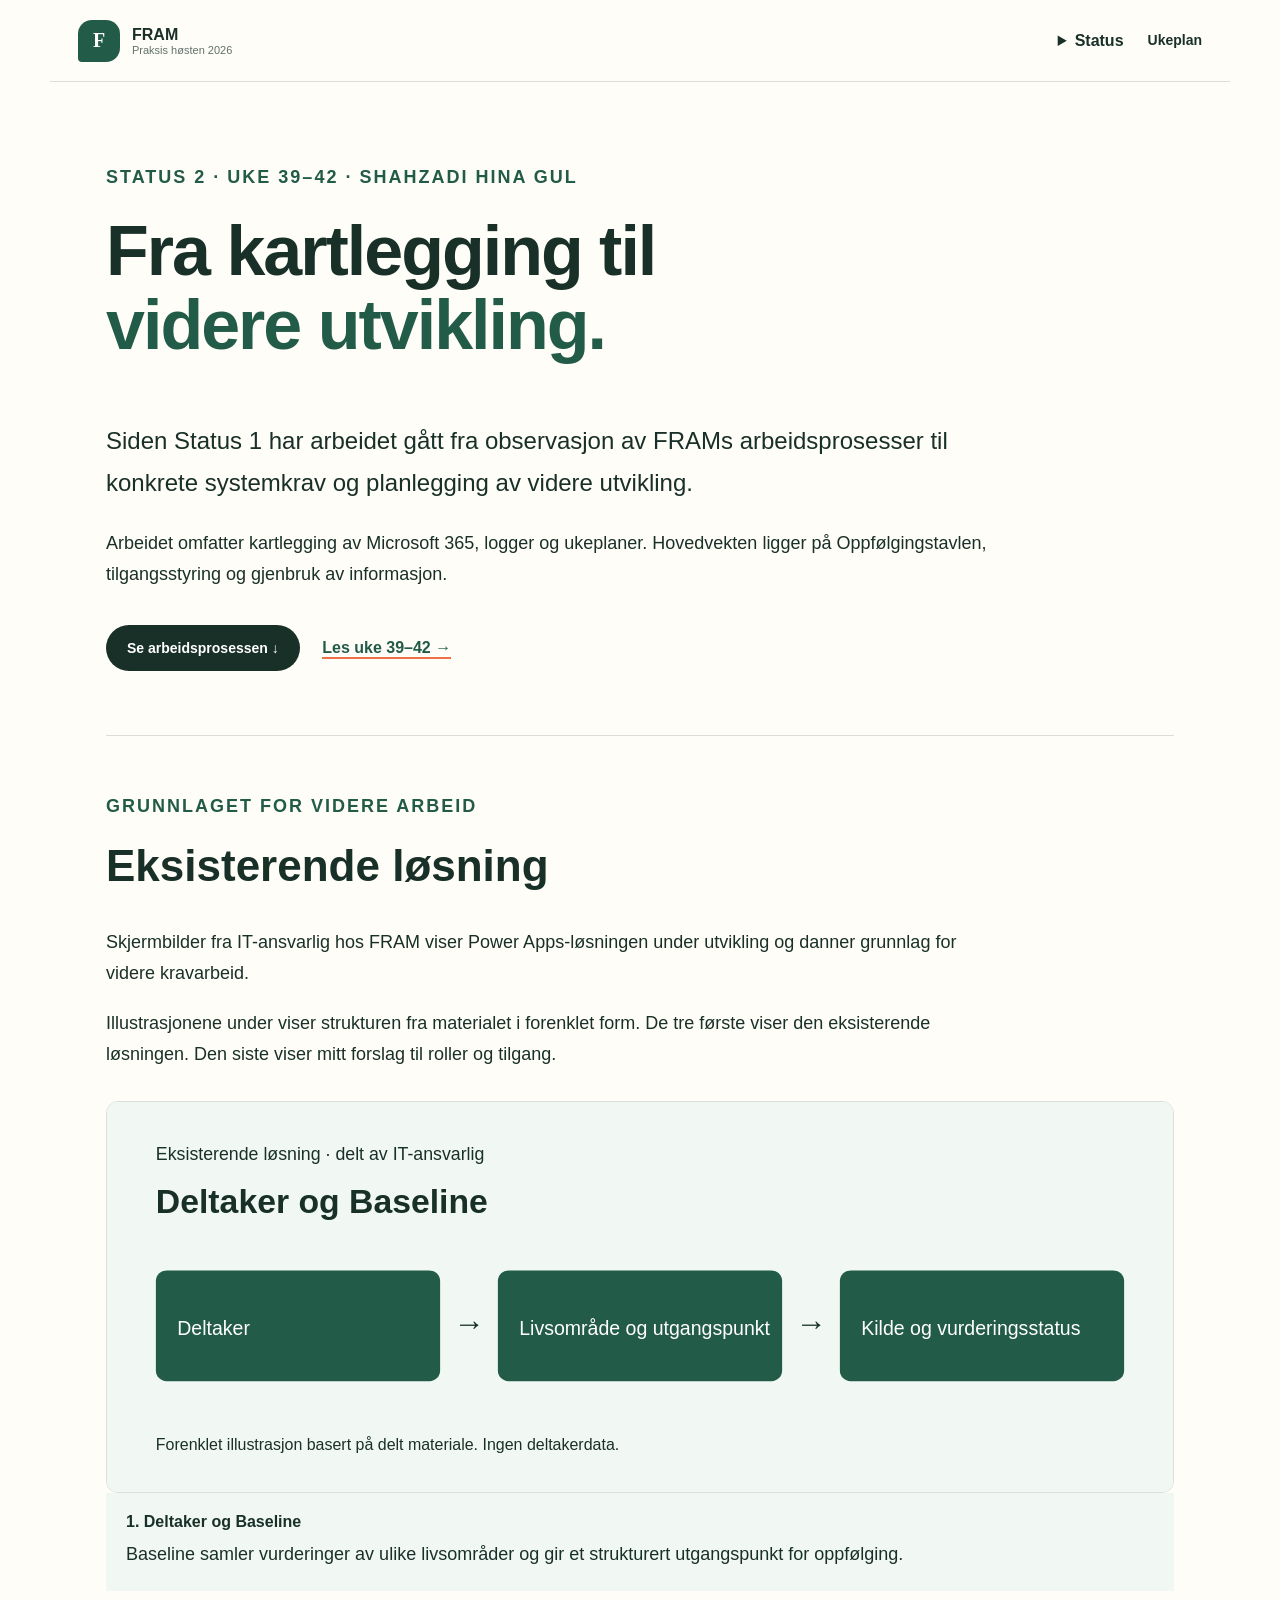
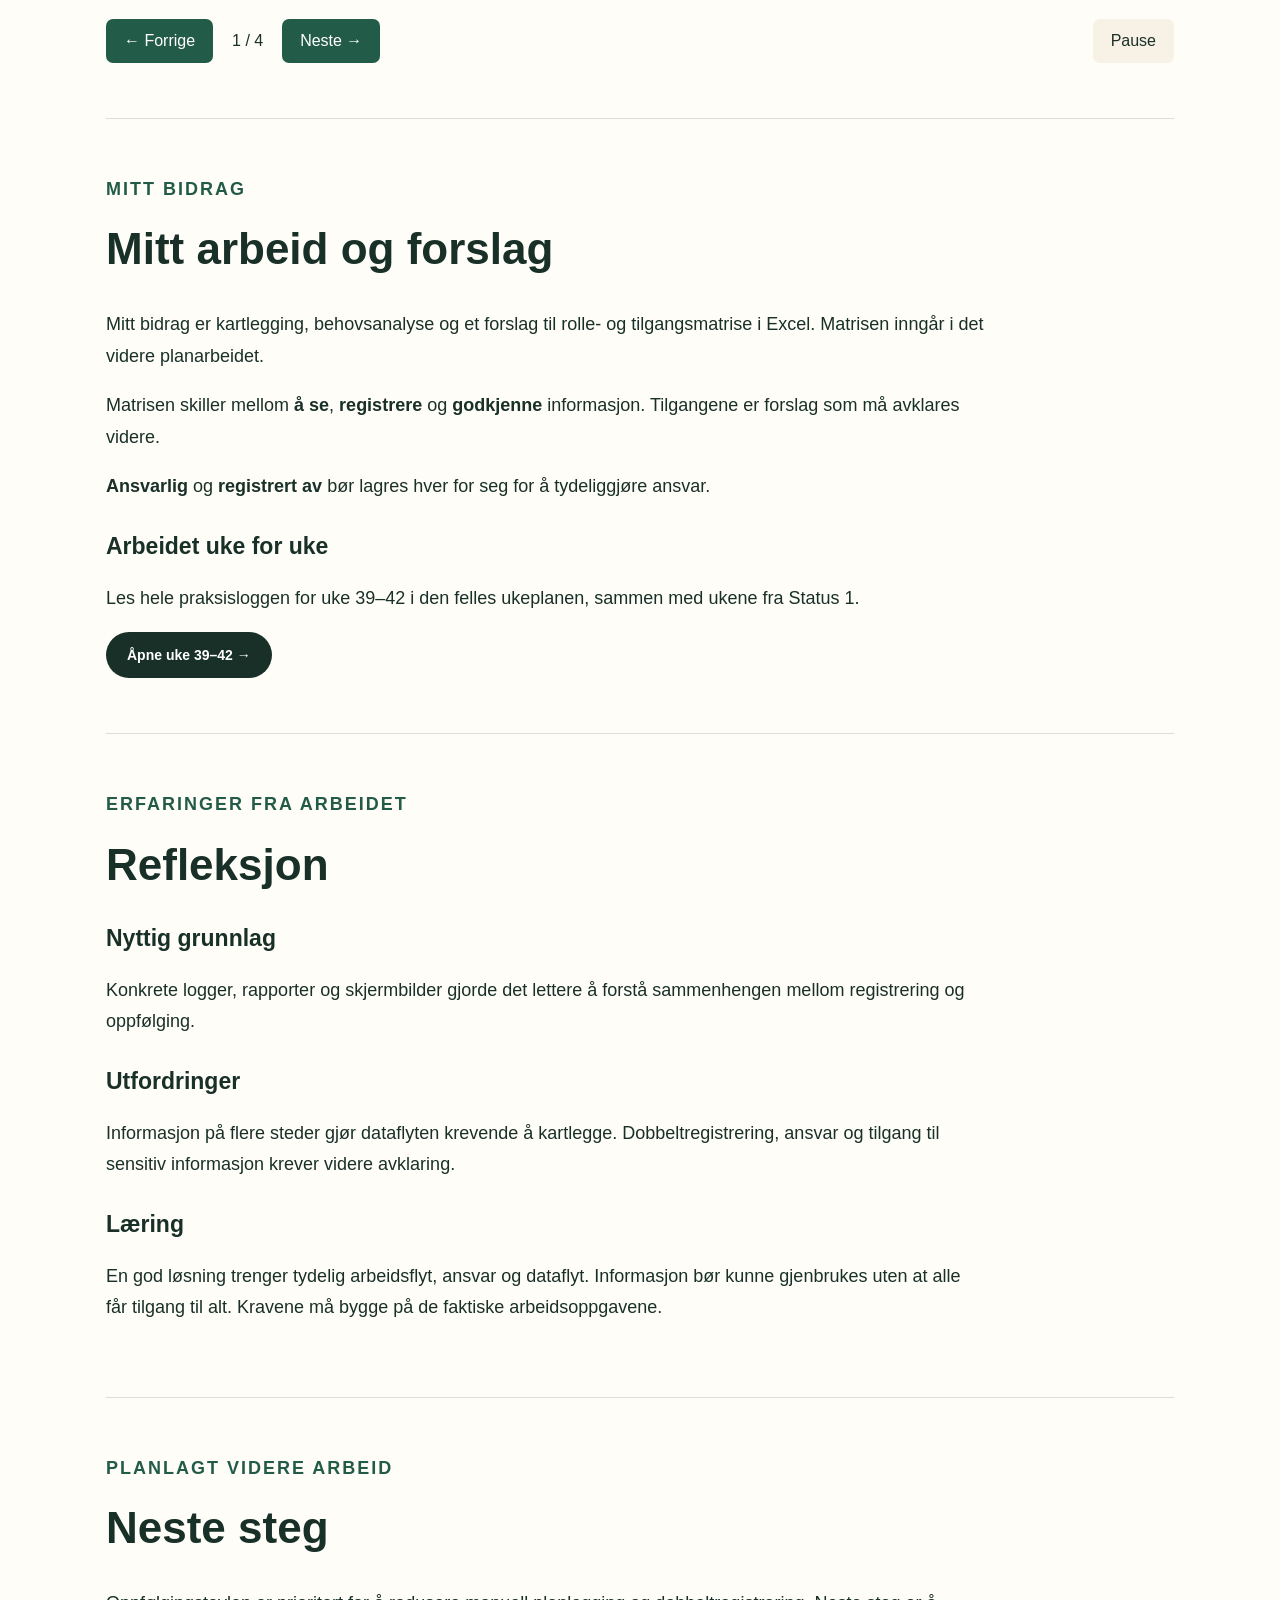
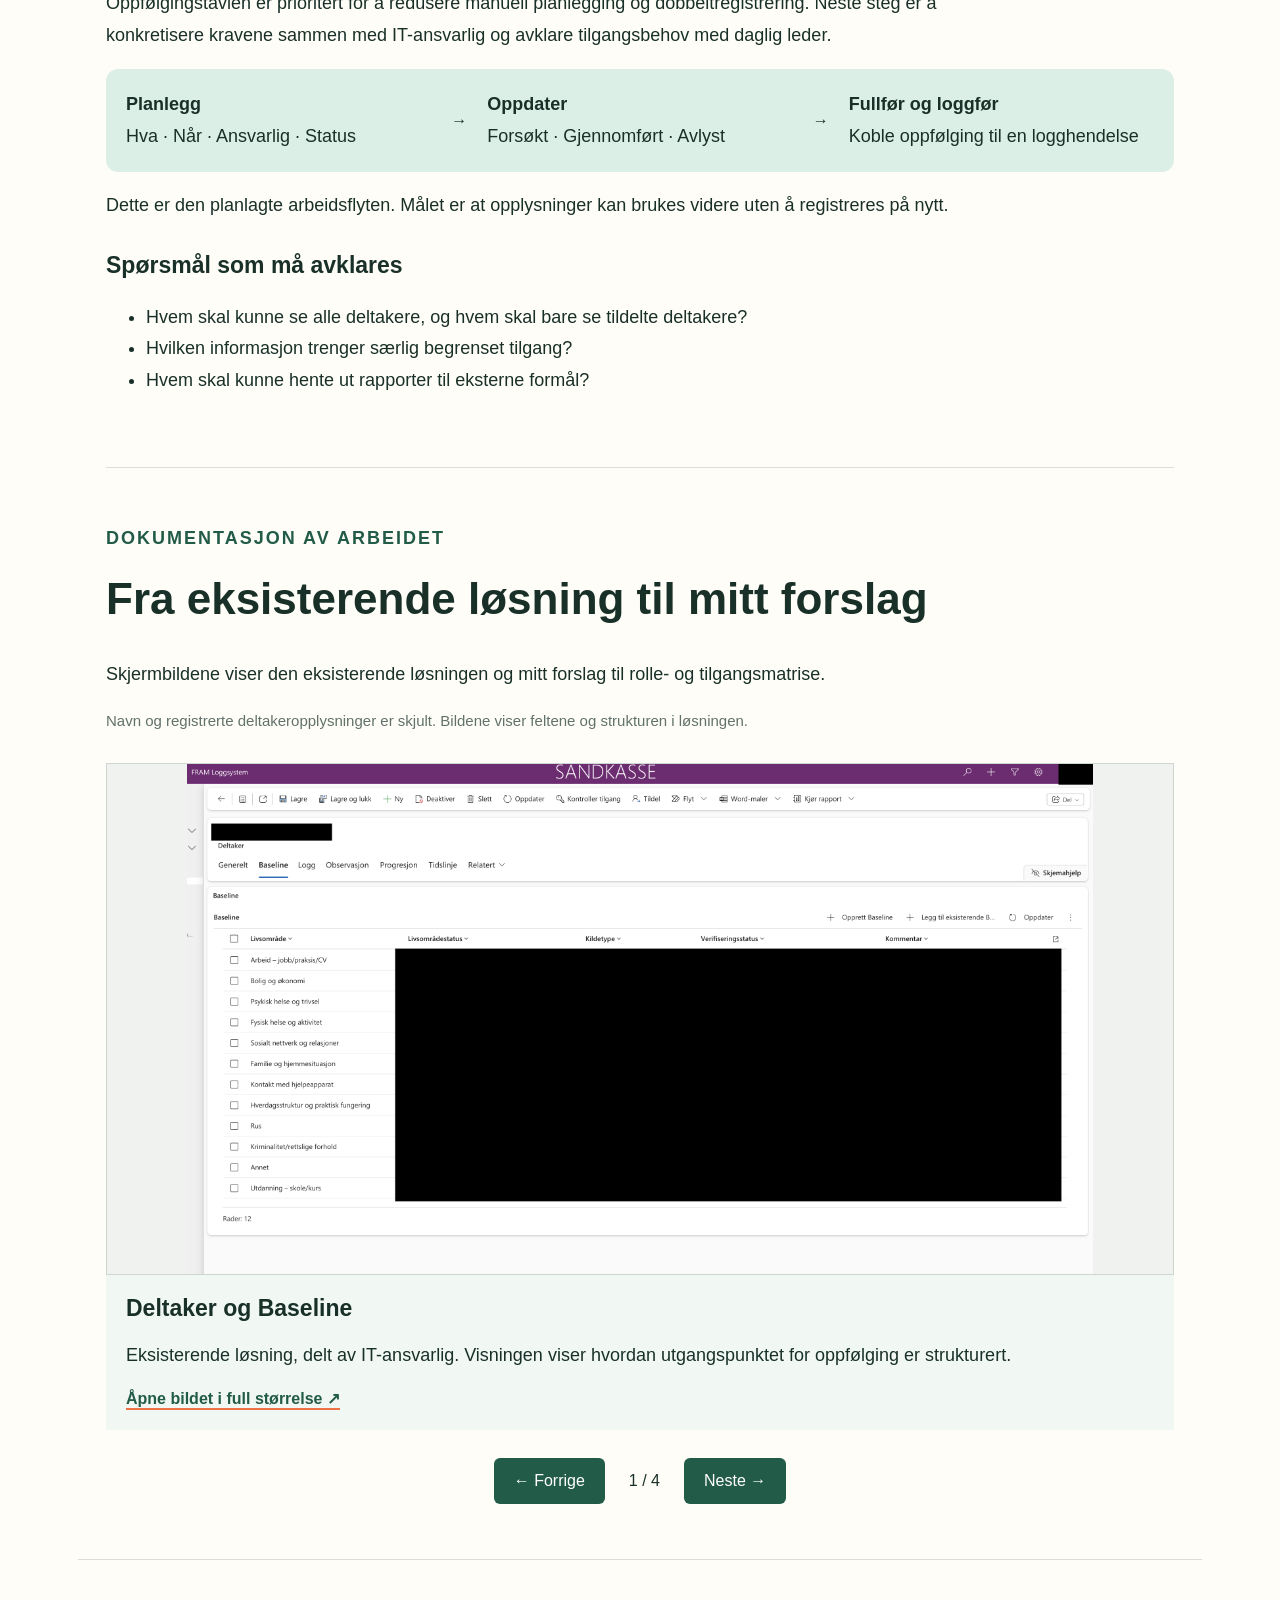
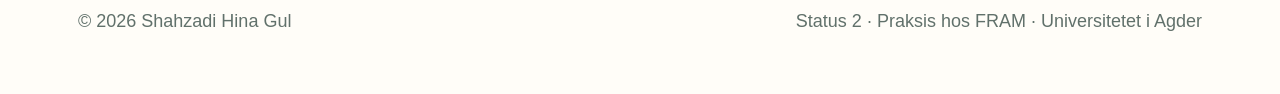
==== status-2.html @ 278c173f "Legg til Status 2 med praksislogg og sladdede skjermbilder" ====
<!DOCTYPE html>
<html lang="nb"><head><meta charset="UTF-8"><meta name="viewport" content="width=device-width,initial-scale=1"><meta name="description" content="Status 2 fra praksis hos FRAM: kartlegging, roller og tilgang, og videre arbeid med Oppfølgingstavlen."><title>Status 2 | Praksis hos FRAM</title><link rel="stylesheet" href="style.css"><link rel="stylesheet" href="status-2.css"><script src="status-2.js" defer></script></head>
<body class="status-two"><a class="skip" href="#main">Hopp til innhold</a><header class="site-header"><a class="brand" href="index.html"><span class="brand-mark">F</span><span class="brand-text"><strong>FRAM</strong><small>Praksis høsten 2026</small></span></a><nav class="navigation" aria-label="Hovedmeny"><details class="status-menu"><summary>Status</summary><div class="status-menu-items"><a href="index.html">Status 1</a><a href="status-2.html">Status 2</a></div></details><a href="weekly-plan.html">Ukeplan</a></nav></header>
<main id="main"><section class="s2-intro"><p class="label">STATUS 2 · UKE 39–42 · SHAHZADI HINA GUL</p><h1>Fra kartlegging til<br><span>videre utvikling.</span></h1><p class="intro">Siden Status 1 har arbeidet gått fra observasjon av FRAMs arbeidsprosesser til konkrete systemkrav og planlegging av videre utvikling.</p><p>Arbeidet omfatter kartlegging av Microsoft 365, logger og ukeplaner. Hovedvekten ligger på Oppfølgingstavlen, tilgangsstyring og gjenbruk av informasjon.</p><a class="button dark-button" href="#eksisterende">Se arbeidsprosessen ↓</a> <a class="text-link" href="weekly-plan.html#status-2-uker">Les uke 39–42 →</a></section>
<section id="eksisterende" class="s2-section"><p class="label">GRUNNLAGET FOR VIDERE ARBEID</p><h2>Eksisterende løsning</h2><p>Skjermbilder fra IT-ansvarlig hos FRAM viser Power Apps-løsningen under utvikling og danner grunnlag for videre kravarbeid.</p><p>Illustrasjonene under viser strukturen fra materialet i forenklet form. De tre første viser den eksisterende løsningen. Den siste viser mitt forslag til roller og tilgang.</p><div class="gallery" aria-label="Arbeidsprosess og mitt bidrag"><figure class="slide"><img src="images/status-2/illustrasjon-1.svg" alt="Forenklet illustrasjon: Deltaker og Baseline. Deltaker, Livsområde og utgangspunkt, Kilde og vurderingsstatus."><figcaption><strong>1. Deltaker og Baseline</strong><p>Baseline samler vurderinger av ulike livsområder og gir et strukturert utgangspunkt for oppfølging.</p></figcaption></figure><figure class="slide"><img src="images/status-2/illustrasjon-2.svg" alt="Forenklet illustrasjon: Logging og observasjon. Tidspunkt og ansvarlig, Aktivitet og observasjon, Neste steg."><figcaption><strong>2. Logging og observasjon</strong><p>Logging og observasjoner dokumenterer hendelser og gir grunnlag for videre oppfølging.</p></figcaption></figure><figure class="slide"><img src="images/status-2/illustrasjon-3.svg" alt="Forenklet illustrasjon: Rapportgrunnlag. Logghendelser, Samlet oversikt, Grunnlag for rapport."><figcaption><strong>3. Rapportgrunnlag</strong><p>Rapportvisningen samler registrerte opplysninger. Kartleggingen min undersøker hvordan informasjon kan gjenbrukes.</p></figcaption></figure><figure class="slide"><img src="images/status-2/illustrasjon-4.svg" alt="Forenklet illustrasjon: Rolle- og tilgangsmatrise. Kan se, Kan registrere, Kan godkjenne."><figcaption><strong>4. Rolle- og tilgangsmatrise</strong><p>Mitt forslag til rolle- og tilgangsmatrise inngår i videre planlegging. Tilgangene er ikke endelig besluttet.</p></figcaption></figure><div class="gallery-controls" hidden><button type="button" id="prev" aria-label="Forrige bilde">← Forrige</button><span id="counter" aria-live="off">1 / 4</span><button type="button" id="next" aria-label="Neste bilde">Neste →</button><button type="button" id="toggle">Pause</button></div></div></section>
<section id="mitt-arbeid" class="s2-section"><p class="label">MITT BIDRAG</p><h2>Mitt arbeid og forslag</h2><p>Mitt bidrag er kartlegging, behovsanalyse og et forslag til rolle- og tilgangsmatrise i Excel. Matrisen inngår i det videre planarbeidet.</p><p>Matrisen skiller mellom <strong>å se</strong>, <strong>registrere</strong> og <strong>godkjenne</strong> informasjon. Tilgangene er forslag som må avklares videre.</p><p><strong>Ansvarlig</strong> og <strong>registrert av</strong> bør lagres hver for seg for å tydeliggjøre ansvar.</p><div id="uker"><h3>Arbeidet uke for uke</h3><p>Les hele praksisloggen for uke 39–42 i den felles ukeplanen, sammen med ukene fra Status 1.</p><a class="button dark-button" href="weekly-plan.html#status-2-uker">Åpne uke 39–42 →</a></div></section>
<section class="s2-section reflection-section"><p class="label">ERFARINGER FRA ARBEIDET</p><h2>Refleksjon</h2><h3>Nyttig grunnlag</h3><p>Konkrete logger, rapporter og skjermbilder gjorde det lettere å forstå sammenhengen mellom registrering og oppfølging.</p><h3>Utfordringer</h3><p>Informasjon på flere steder gjør dataflyten krevende å kartlegge. Dobbeltregistrering, ansvar og tilgang til sensitiv informasjon krever videre avklaring.</p><h3>Læring</h3><p>En god løsning trenger tydelig arbeidsflyt, ansvar og dataflyt. Informasjon bør kunne gjenbrukes uten at alle får tilgang til alt. Kravene må bygge på de faktiske arbeidsoppgavene.</p></section>
<section class="s2-section" id="neste"><p class="label">PLANLAGT VIDERE ARBEID</p><h2>Neste steg</h2><p>Oppfølgingstavlen er prioritert for å redusere manuell planlegging og dobbeltregistrering. Neste steg er å konkretisere kravene sammen med IT-ansvarlig og avklare tilgangsbehov med daglig leder.</p><div class="flow" aria-label="Planlagt arbeidsflyt"><p><strong>Planlegg</strong><br>Hva · Når · Ansvarlig · Status</p><span aria-hidden="true">→</span><p><strong>Oppdater</strong><br>Forsøkt · Gjennomført · Avlyst</p><span aria-hidden="true">→</span><p><strong>Fullfør og loggfør</strong><br>Koble oppfølging til en logghendelse</p></div><p>Dette er den planlagte arbeidsflyten. Målet er at opplysninger kan brukes videre uten å registreres på nytt.</p><h3>Spørsmål som må avklares</h3><ul><li>Hvem skal kunne se alle deltakere, og hvem skal bare se tildelte deltakere?</li><li>Hvilken informasjon trenger særlig begrenset tilgang?</li><li>Hvem skal kunne hente ut rapporter til eksterne formål?</li></ul></section><section class="s2-section" id="arbeidsbilder"><p class="label">DOKUMENTASJON AV ARBEIDET</p><h2>Fra eksisterende løsning til mitt forslag</h2><p>Skjermbildene viser den eksisterende løsningen og mitt forslag til rolle- og tilgangsmatrise.</p><p class="preview-notice">Navn og registrerte deltakeropplysninger er skjult. Bildene viser feltene og strukturen i løsningen.</p><div class="work-gallery" aria-label="Skjermbilder av arbeidsprosessen"><figure class="work-slide"><a href="images/status-2/screenshots/baseline-redigert.png" target="_blank" rel="noopener"><img src="images/status-2/screenshots/baseline-redigert.png" alt="Deltaker og Baseline" loading="lazy"></a><figcaption><h3>Deltaker og Baseline</h3><p>Eksisterende løsning, delt av IT-ansvarlig. Visningen viser hvordan utgangspunktet for oppfølging er strukturert.</p><a class="text-link" href="images/status-2/screenshots/baseline-redigert.png" target="_blank" rel="noopener">Åpne bildet i full størrelse ↗</a></figcaption></figure><figure class="work-slide"><a href="images/status-2/screenshots/hurtiglogg-redigert.png" target="_blank" rel="noopener"><img src="images/status-2/screenshots/hurtiglogg-redigert.png" alt="Logging og oppfølging" loading="lazy"></a><figcaption><h3>Logging og oppfølging</h3><p>Eksisterende løsning, delt av IT-ansvarlig. Hurtigloggen samler tidspunkt, aktivitet, ansvarlig og neste steg.</p><a class="text-link" href="images/status-2/screenshots/hurtiglogg-redigert.png" target="_blank" rel="noopener">Åpne bildet i full størrelse ↗</a></figcaption></figure><figure class="work-slide"><a href="images/status-2/screenshots/rapport-redigert.png" target="_blank" rel="noopener"><img src="images/status-2/screenshots/rapport-redigert.png" alt="Rapportgrunnlag" loading="lazy"></a><figcaption><h3>Rapportgrunnlag</h3><p>Eksisterende løsning, delt av IT-ansvarlig. Registrerte logghendelser samles i en rapportvisning.</p><a class="text-link" href="images/status-2/screenshots/rapport-redigert.png" target="_blank" rel="noopener">Åpne bildet i full størrelse ↗</a></figcaption></figure><figure class="work-slide"><a href="images/status-2/screenshots/roller-redigert.png" target="_blank" rel="noopener"><img src="images/status-2/screenshots/roller-redigert.png" alt="Mitt bidrag: rolle- og tilgangsmatrise" loading="lazy"></a><figcaption><h3>Mitt bidrag: rolle- og tilgangsmatrise</h3><p>Mitt forslag i Excel er tatt med i videre planlegging. Matrisen beskriver hvem som kan se, registrere og godkjenne. Tilgangene er fortsatt et forslag til avklaring.</p><a class="text-link" href="images/status-2/screenshots/roller-redigert.png" target="_blank" rel="noopener">Åpne bildet i full størrelse ↗</a></figcaption></figure><div class="work-controls" hidden><button type="button" id="work-prev">← Forrige</button><span id="work-count" aria-live="polite"></span><button type="button" id="work-next">Neste →</button></div></div></section></main><footer class="footer"><p>© 2026 Shahzadi Hina Gul</p><p>Status 2 · Praksis hos FRAM · Universitetet i Agder</p></footer><script src="status-2-gallery.js"></script></body></html>
---- style.css ----
/*
  STYLE MAP
  1. General colours and page defaults
  2. Header and navigation: .site-header, .brand, .navigation
  3. Front page introduction: .hero, .status-card
  4. Company and project content: .split-section, .project-section
  5. Project phases and experiences: .phases-section, .experience-section
  6. Photographs: .media-section, .photo-grid
  7. Video: .video-section, .video-placeholder
  8. Weekly-plan link: .weekly-banner, .weekly-button
  9. Weekly-plan page: .weekly-hero, .month-section, .week-card
  10. Mobile and tablet layout: @media rules at the bottom
*/

/* 1. GENERAL COLOURS AND PAGE DEFAULTS */
:root {
    --ink: #193029;
    --green: #235b49;
    --soft-green: #dcefe6;
    --light-green: #f1f8f4;
    --orange: #ef7147;
    --yellow: #f2c866;
    --cream: #f7f1e6;
    --paper: #fffdf8;
    --grey: #61716b;
    --line: rgba(25, 48, 41, 0.15);
}

* {
    box-sizing: border-box;
}

html {
    scroll-behavior: smooth;
}

body {
    margin: 0;
    color: var(--ink);
    background-color: var(--paper);
    font-family: Arial, Helvetica, sans-serif;
}

h1,
h2,
h3 {
    margin-top: 0;
    color: var(--ink);
    font-weight: 750;
}

h2 {
    line-height: 1.08;
}

a {
    color: inherit;
    text-decoration: none;
}

.site-header {
    display: flex;
    align-items: center;
    justify-content: space-between;
    max-width: 1180px;
    min-height: 82px;
    margin: 0 auto;
    padding: 14px 28px;
    border-bottom: 1px solid var(--line);
}

.brand {
    display: flex;
    align-items: center;
    gap: 12px;
}

.brand-mark {
    display: grid;
    place-items: center;
    width: 42px;
    height: 42px;
    color: white;
    background-color: var(--green);
    border-radius: 14px 14px 14px 4px;
    font-family: Georgia, serif;
    font-size: 20px;
    font-weight: bold;
}

.brand-text {
    display: flex;
    flex-direction: column;
}

.brand-text small {
    color: var(--grey);
    font-size: 11px;
}

.navigation {
    display: flex;
    align-items: center;
    gap: 24px;
}

.navigation a {
    padding: 9px 0;
    font-size: 14px;
    font-weight: bold;
    border-bottom: 2px solid transparent;
}

.navigation a:hover {
    border-color: var(--orange);
}

.navigation .plan-link {
    padding: 11px 17px;
    color: white;
    background-color: var(--green);
    border-radius: 25px;
}

.label {
    margin: 0 0 20px;
    color: var(--green);
    font-size: 11px;
    font-weight: bold;
    letter-spacing: 2px;
}

.light-label {
    color: #b9d8cb;
}

.section-heading h2 {
    margin: 0;
    color: var(--ink);
    font-size: clamp(38px, 5vw, 61px);
    line-height: 1.05;
    letter-spacing: -3px;
}

.button {
    display: inline-block;
    padding: 15px 21px;
    border-radius: 30px;
    font-size: 14px;
    font-weight: bold;
    transition: 0.2s;
}

.button:hover {
    transform: translateY(-3px);
}

.dark-button {
    color: white;
    background-color: var(--ink);
}

.light-button {
    border: 1px solid var(--line);
}

.hero {
    display: grid;
    grid-template-columns: 1.2fr 0.8fr;
    align-items: center;
    gap: 70px;
    max-width: 1180px;
    min-height: 650px;
    margin: 0 auto;
    padding: 70px 28px;
}

.hero h1 {
    max-width: 750px;
    margin: 0;
    font-size: clamp(55px, 7vw, 90px);
    line-height: 0.95;
    letter-spacing: -5px;
}

.hero h1 span {
    display: block;
    color: var(--orange);
    font-family: Georgia, serif;
    font-style: italic;
    font-weight: normal;
}

.hero-text {
    max-width: 680px;
    margin: 32px 0;
    color: var(--grey);
    font-size: 19px;
    line-height: 1.7;
}

.hero-actions {
    display: flex;
    flex-wrap: wrap;
    gap: 12px;
}

.status-card {
    overflow: hidden;
    background-color: var(--soft-green);
    border-radius: 6px 6px 65px 6px;
    box-shadow: 20px 20px 0 var(--cream);
}

.status-decoration {
    display: flex;
    align-items: center;
    justify-content: center;
    min-height: 210px;
    background:
        radial-gradient(
            circle at 72% 25%,
            rgba(255, 255, 255, 0.55) 0 14%,
            transparent 15%
        ),
        linear-gradient(135deg, var(--green), #b8ddcc);
}

.status-decoration span {
    color: white;
    font-family: Georgia, serif;
    font-size: 90px;
}

.status-content {
    padding: 28px 32px 36px;
}

.status-label {
    margin: 0;
    color: var(--green);
    font-size: 10px;
    font-weight: bold;
    letter-spacing: 2px;
}

.status-content h2 {
    margin: 12px 0;
    font-size: 27px;
}

.status-content > p:not(.status-label) {
    color: var(--grey);
    line-height: 1.6;
}

.status-details {
    display: flex;
    flex-direction: column;
    gap: 8px;
    margin-top: 22px;
    padding-top: 18px;
    border-top: 1px solid var(--line);
    font-size: 13px;
}

.facts {
    display: grid;
    grid-template-columns: repeat(3, 1fr);
    max-width: 1124px;
    margin: 0 auto 95px;
    border: 1px solid var(--line);
}

.facts article {
    display: flex;
    align-items: center;
    gap: 17px;
    padding: 24px 26px;
    border-right: 1px solid var(--line);
}

.facts article:last-child {
    border-right: none;
}

.facts article > span {
    color: var(--orange);
    font-family: monospace;
    font-weight: bold;
}

.facts article div {
    display: flex;
    flex-direction: column;
    gap: 4px;
}

.facts small {
    color: var(--grey);
    font-size: 9px;
    letter-spacing: 1px;
}

.split-section {
    display: grid;
    grid-template-columns: 1fr 1fr;
    gap: 90px;
    padding: 100px max(28px, calc((100vw - 1124px) / 2));
}

.about-section {
    background-color: var(--cream);
}

.section-text {
    color: var(--grey);
    font-size: 17px;
    line-height: 1.8;
}

.section-text p {
    margin-top: 0;
}

.section-text .lead {
    color: var(--ink);
    font-size: 21px;
    font-weight: bold;
}

.text-link {
    display: inline-block;
    color: var(--green);
    font-weight: bold;
    border-bottom: 2px solid var(--orange);
}

.project-section,
.experience-section {
    max-width: 1180px;
    margin: 0 auto;
    padding: 100px 28px;
}

.project-heading,
.experience-heading {
    max-width: 840px;
    margin-bottom: 52px;
}

.project-paragraphs {
    display: grid;
    grid-template-columns: repeat(3, 1fr);
    gap: 28px;
}

.project-paragraphs p {
    margin: 0;
    padding-top: 22px;
    color: var(--grey);
    border-top: 3px solid var(--soft-green);
    line-height: 1.8;
}

.project-paragraphs p:first-child {
    color: var(--ink);
    border-color: var(--orange);
}

.phases-section {
    padding: 100px max(28px, calc((100vw - 1124px) / 2));
    color: white;
    background-color: var(--ink);
}

.phase-heading {
    max-width: 760px;
    margin-bottom: 52px;
}

.phases-section .phase-heading h2 {
    color: white;
}

.phase-grid {
    display: grid;
    grid-template-columns: 1fr 1fr;
    gap: 24px;
}

.phase-card {
    padding: 42px;
    color: var(--ink);
    border-radius: 6px;
}

.current-phase {
    background-color: var(--soft-green);
    border-radius: 6px 6px 6px 45px;
}

.next-phase {
    background-color: var(--cream);
    border-radius: 6px 45px 6px 6px;
}

.phase-top {
    display: flex;
    align-items: center;
    justify-content: space-between;
}

.phase-top span {
    color: var(--orange);
    font-family: monospace;
    font-weight: bold;
}

.phase-top small {
    padding: 7px 11px;
    color: white;
    background-color: var(--green);
    border-radius: 20px;
    font-size: 9px;
    letter-spacing: 1px;
}

.phase-card h3 {
    margin: 27px 0 16px;
    font-size: 27px;
}

.phase-card p {
    margin-bottom: 0;
    color: var(--grey);
    line-height: 1.7;
}

.experience-grid {
    display: grid;
    grid-template-columns: repeat(3, 1fr);
    gap: 18px;
}

.experience-grid article {
    padding: 30px;
    border: 1px solid var(--line);
}

.experience-number {
    color: var(--orange);
    font-family: monospace;
    font-weight: bold;
}

.experience-grid h3 {
    margin: 24px 0 12px;
}

.experience-grid p {
    margin-bottom: 0;
    color: var(--grey);
    line-height: 1.7;
}

.reflection {
    margin-top: 32px;
    padding: 42px;
    color: white;
    background-color: var(--green);
    border-radius: 6px 50px 6px 6px;
}

.reflection blockquote {
    max-width: 920px;
    margin: 0;
    font-family: Georgia, serif;
    font-size: clamp(22px, 3vw, 31px);
    line-height: 1.45;
}

.media-section {
    padding: 100px max(28px, calc((100vw - 1124px) / 2));
    background-color: var(--cream);
}

.media-heading {
    max-width: 760px;
    margin-bottom: 42px;
}

.photo-grid {
    display: grid;
    grid-template-columns: 1fr 1fr;
    gap: 22px;
}

.photo-grid figure {
    margin: 0;
    overflow: hidden;
    background-color: white;
    border-radius: 8px;
}

.photo-placeholder,
.photo-grid img {
    width: 100%;
    height: 330px;
    object-fit: cover;
}

.photo-placeholder {
    display: flex;
    flex-direction: column;
    align-items: center;
    justify-content: center;
}

.photo-placeholder span {
    font-size: 42px;
}

.first-photo {
    color: var(--green);
    background-color: var(--soft-green);
}

.second-photo {
    color: #8c5735;
    background-color: var(--yellow);
}

.photo-grid figcaption {
    padding: 18px 20px;
    font-weight: bold;
}

.video-section {
    display: grid;
    grid-template-columns: 0.75fr 1.25fr;
    gap: 65px;
    padding: 100px max(28px, calc((100vw - 1124px) / 2));
}

.video-information h2 {
    margin: 0 0 22px;
    font-size: clamp(38px, 5vw, 56px);
    letter-spacing: -3px;
}

.video-information > p {
    color: var(--grey);
    line-height: 1.7;
}

.video-tip {
    padding: 17px;
    background-color: var(--cream);
    border-left: 4px solid var(--orange);
}

.video-placeholder {
    display: flex;
    flex-direction: column;
    align-items: center;
    justify-content: center;
    min-height: 370px;
    padding: 30px;
    color: white;
    background-color: var(--ink);
    border-radius: 6px 6px 45px 6px;
    text-align: center;
}

.play-icon {
    display: grid;
    place-items: center;
    width: 72px;
    height: 72px;
    padding-left: 4px;
    color: var(--ink);
    background-color: var(--yellow);
    border-radius: 50%;
    font-size: 25px;
}

.video-placeholder iframe {
    width: 100%;
    height: 100%;
    min-height: 370px;
    border: none;
}

.weekly-banner {
    display: flex;
    align-items: center;
    justify-content: space-between;
    gap: 40px;
    max-width: 1124px;
    margin: 20px auto 100px;
    padding: 42px;
    background-color: var(--soft-green);
    border-radius: 6px 50px 6px 6px;
}

.weekly-banner > div {
    max-width: 720px;
}

.weekly-banner h2 {
    margin: 0 0 12px;
    color: var(--ink);
    font-size: clamp(32px, 4vw, 47px);
    letter-spacing: -2px;
}

.weekly-banner p:last-child {
    max-width: 650px;
    color: var(--grey);
    line-height: 1.6;
}

.weekly-button {
    flex-shrink: 0;
    padding: 15px 21px;
    color: white;
    background-color: var(--ink);
    border-radius: 30px;
    font-weight: bold;
}

.weekly-hero {
    max-width: 1124px;
    margin: 0 auto;
    padding: 95px 28px;
}

.weekly-hero h1 {
    margin: 0;
    color: var(--ink);
    font-size: clamp(57px, 8vw, 96px);
    line-height: 0.93;
    letter-spacing: -6px;
}

.weekly-hero h1 span {
    display: block;
    color: var(--orange);
    font-family: Georgia, serif;
    font-style: italic;
    font-weight: normal;
}

.weekly-hero > p:not(.label) {
    max-width: 700px;
    margin: 32px 0;
    color: var(--grey);
    font-size: 18px;
    line-height: 1.7;
}

.month-section {
    padding: 80px max(28px, calc((100vw - 1124px) / 2));
}

.alternate-month {
    background-color: var(--cream);
}

.month-title {
    display: flex;
    align-items: center;
    gap: 24px;
    margin-bottom: 38px;
}

.month-title > span {
    color: var(--orange);
    font-family: Georgia, serif;
    font-size: 58px;
    font-weight: bold;
}

.month-title small {
    color: var(--green);
    letter-spacing: 2px;
}

.month-title h2 {
    margin: 5px 0 0;
    font-size: clamp(30px, 4vw, 46px);
}

.week-grid {
    display: grid;
    grid-template-columns: repeat(2, 1fr);
    gap: 18px;
}

.week-card {
    padding: 28px;
    background-color: white;
    border: 1px solid var(--line);
    border-radius: 8px;
}

.highlighted-week {
    background-color: var(--light-green);
    border: 2px solid var(--green);
}

.week-header {
    display: flex;
    align-items: center;
    justify-content: space-between;
    gap: 14px;
}

.week-header strong {
    padding: 7px 11px;
    color: white;
    background-color: var(--green);
    border-radius: 20px;
    font-size: 10px;
}

.week-header small {
    color: var(--grey);
    font-size: 9px;
}

.week-card h3 {
    margin: 23px 0 16px;
    font-size: 22px;
}

.week-card h4 {
    margin: 18px 0 6px;
    color: var(--green);
    font-size: 11px;
    letter-spacing: 1px;
}

.week-card p {
    color: var(--grey);
    line-height: 1.7;
}

.editable-text {
    padding: 17px;
    background-color: var(--cream);
    border-left: 3px solid var(--yellow);
}

.week-reflection {
    margin-top: 22px;
    padding: 18px;
    background-color: var(--cream);
    border-left: 4px solid var(--orange);
    border-radius: 4px;
}

.week-reflection h4 {
    margin: 0 0 8px;
    color: var(--green);
    font-size: 11px;
    letter-spacing: 1px;
    text-transform: uppercase;
}

.week-reflection p {
    margin: 0;
}

.footer {
    display: flex;
    justify-content: space-between;
    max-width: 1124px;
    margin: 0 auto;
    padding: 28px 0 38px;
    color: var(--grey);
    border-top: 1px solid var(--line);
    font-size: 12px;
}

@media (max-width: 850px) {
    .navigation {
        display: none;
    }

    .hero,
    .split-section,
    .video-section {
        grid-template-columns: 1fr;
    }

    .hero {
        min-height: auto;
    }

    .status-card {
        max-width: 520px;
    }

    .facts {
        grid-template-columns: 1fr;
        margin-right: 28px;
        margin-left: 28px;
    }

    .facts article {
        border-right: none;
        border-bottom: 1px solid var(--line);
    }

    .project-paragraphs,
    .phase-grid,
    .experience-grid,
    .photo-grid,
    .week-grid {
        grid-template-columns: 1fr;
    }

    .weekly-banner {
        align-items: flex-start;
        flex-direction: column;
        margin-right: 28px;
        margin-left: 28px;
    }

    .footer {
        flex-direction: column;
        gap: 4px;
        margin-right: 28px;
        margin-left: 28px;
    }
}

@media (max-width: 550px) {
    .site-header {
        padding: 14px 20px;
    }

    .hero,
    .project-section,
    .experience-section,
    .weekly-hero {
        padding-right: 20px;
        padding-left: 20px;
    }

    .split-section,
    .phases-section,
    .media-section,
    .video-section,
    .month-section {
        padding-right: 20px;
        padding-left: 20px;
    }

    .hero h1,
    .weekly-hero h1 {
        font-size: 50px;
        letter-spacing: -3px;
    }

    .hero-actions {
        align-items: flex-start;
        flex-direction: column;
    }

    .phase-card,
    .reflection {
        padding: 30px 24px;
    }

    .photo-placeholder,
    .photo-grid img {
        height: 250px;
    }

    .week-header {
        align-items: flex-start;
        flex-direction: column;
    }

    .weekly-banner {
        margin-right: 20px;
        margin-left: 20px;
        padding: 30px 24px;
    }
}

/* Shared status navigation */
.status-menu{position:relative;padding:0;border:0}.status-menu>summary{cursor:pointer;font:inherit;font-weight:600;list-style:revert;margin:0}.status-menu-items{position:absolute;top:calc(100% + 12px);left:0;z-index:30;min-width:150px;padding:12px;background:var(--paper);border:1px solid var(--line);border-radius:8px;box-shadow:0 8px 24px #19302918}.status-menu-items a{display:block;padding:12px;white-space:nowrap}.status-menu-items a:hover{background:var(--soft-green)}.week-card[id]{scroll-margin-top:30px}
---- status-2.css ----
.status-two main{max-width:1124px;margin:auto;padding:0 28px}.s2-intro{padding:80px 0 64px;max-width:900px}.s2-intro h1{font-size:clamp(38px,6vw,70px);line-height:1.06;letter-spacing:-2px}.s2-intro h1 span{color:var(--green)}.status-two p,.status-two li{font-size:18px;line-height:1.75}.s2-intro .intro{font-size:24px}.s2-intro .button{margin:16px 18px 0 0}.s2-section{padding:55px 0;border-top:1px solid var(--line);scroll-margin-top:25px}.s2-section h2{font-size:clamp(30px,4vw,44px)}.s2-section h3{margin-top:30px;font-size:23px}.s2-section>p{max-width:880px}.gallery{margin-top:30px}.slide{margin:0 0 28px}.slide img{width:100%;height:auto;display:block;border:1px solid var(--line);border-radius:12px}.slide figcaption{padding:20px;background:var(--light-green)}.slide figcaption p{margin:8px 0 0}.slide[hidden],.gallery-controls[hidden]{display:none}.gallery-controls{display:flex;align-items:center;gap:12px;flex-wrap:wrap}.gallery-controls button{background:var(--green);color:white;border:0;border-radius:7px;padding:12px 18px;font:inherit;cursor:pointer;min-height:44px}.gallery-controls #toggle{margin-left:auto;background:var(--cream);color:var(--ink)}#counter{min-width:45px;text-align:center}details{border-bottom:1px solid var(--line);padding:20px 0}summary{font-weight:bold;font-size:20px;cursor:pointer;line-height:1.5}details p{max-width:880px}.flow{display:flex;gap:20px;align-items:center;padding:20px;background:var(--soft-green);border-radius:12px}.flow p{flex:1;margin:0}.video-note{margin-top:35px;padding-top:20px;border-top:1px solid var(--line)}.status-two a:focus-visible,.status-two button:focus-visible,.status-two summary:focus-visible{outline:3px solid var(--orange);outline-offset:5px}.skip{position:absolute;left:12px;top:-100px;padding:12px;background:white;z-index:10}.skip:focus{top:12px}.status-two .navigation a[aria-current]{border-bottom:2px solid var(--green)}@media(max-width:650px){.status-two main{padding:0 20px}.s2-intro{padding:44px 0}.s2-intro h1{letter-spacing:-1px}.status-two .site-header{flex-wrap:wrap;gap:15px}.status-two .navigation{display:flex;flex-wrap:wrap;gap:18px}.flow{flex-direction:column;align-items:flex-start}.flow>span{transform:rotate(90deg)}.gallery-controls{gap:8px}.gallery-controls button{padding:12px}.status-two p,.status-two li{font-size:17px}.s2-section{padding:38px 0}}@media(prefers-reduced-motion:reduce){html{scroll-behavior:auto}}

.status-two .status-menu{padding:0;border:0}.status-two .status-menu>summary{font:inherit;font-weight:600}

.work-slide{margin:28px 0}.work-slide[hidden],.work-controls[hidden]{display:none}.work-slide img{display:block;width:100%;height:clamp(220px,40vw,540px);object-fit:contain;background:#f0f2ef;border:1px solid var(--line)}.work-slide figcaption{padding:20px;background:var(--light-green)}.work-slide figcaption h3{margin:0}.work-controls{display:flex;align-items:center;justify-content:center;gap:24px}.work-controls button{font:inherit;background:var(--green);color:white;border:0;border-radius:6px;padding:14px 20px;cursor:pointer}.preview-notice{font-size:15px!important;color:var(--grey)}
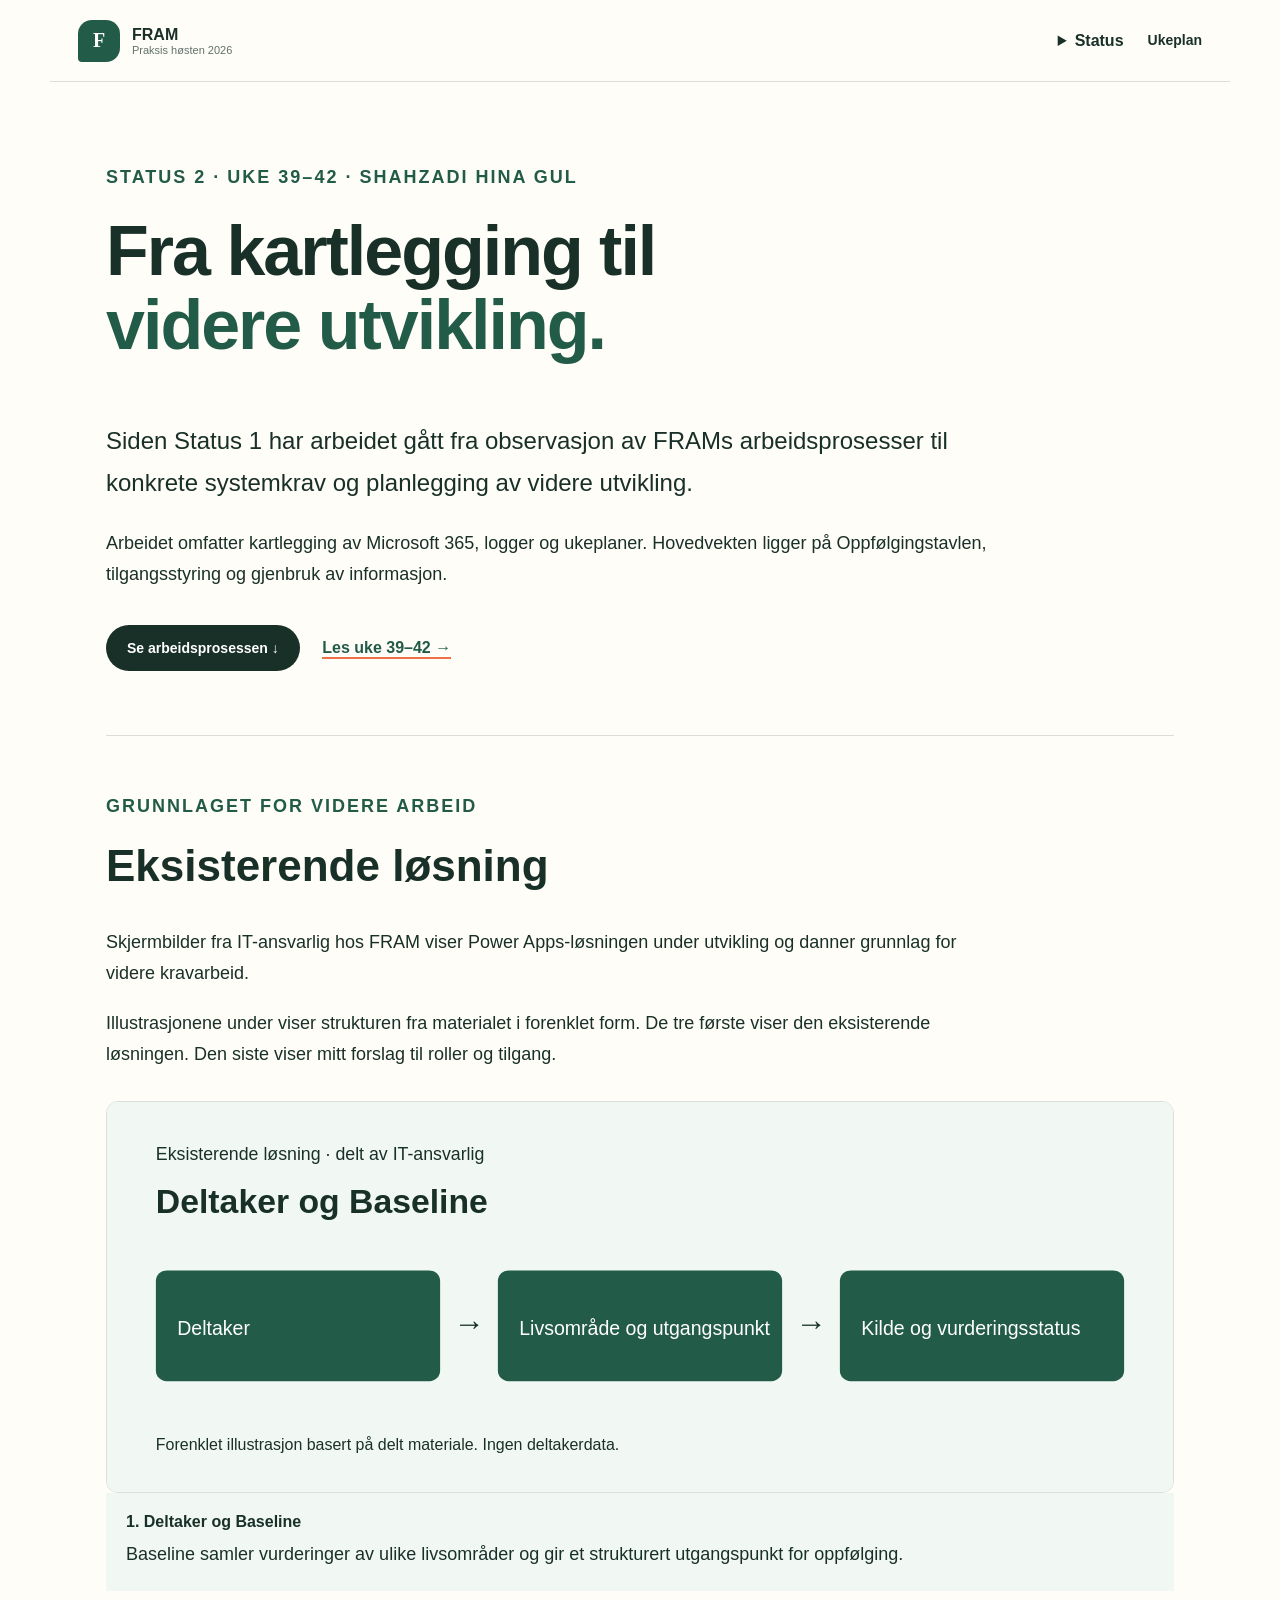
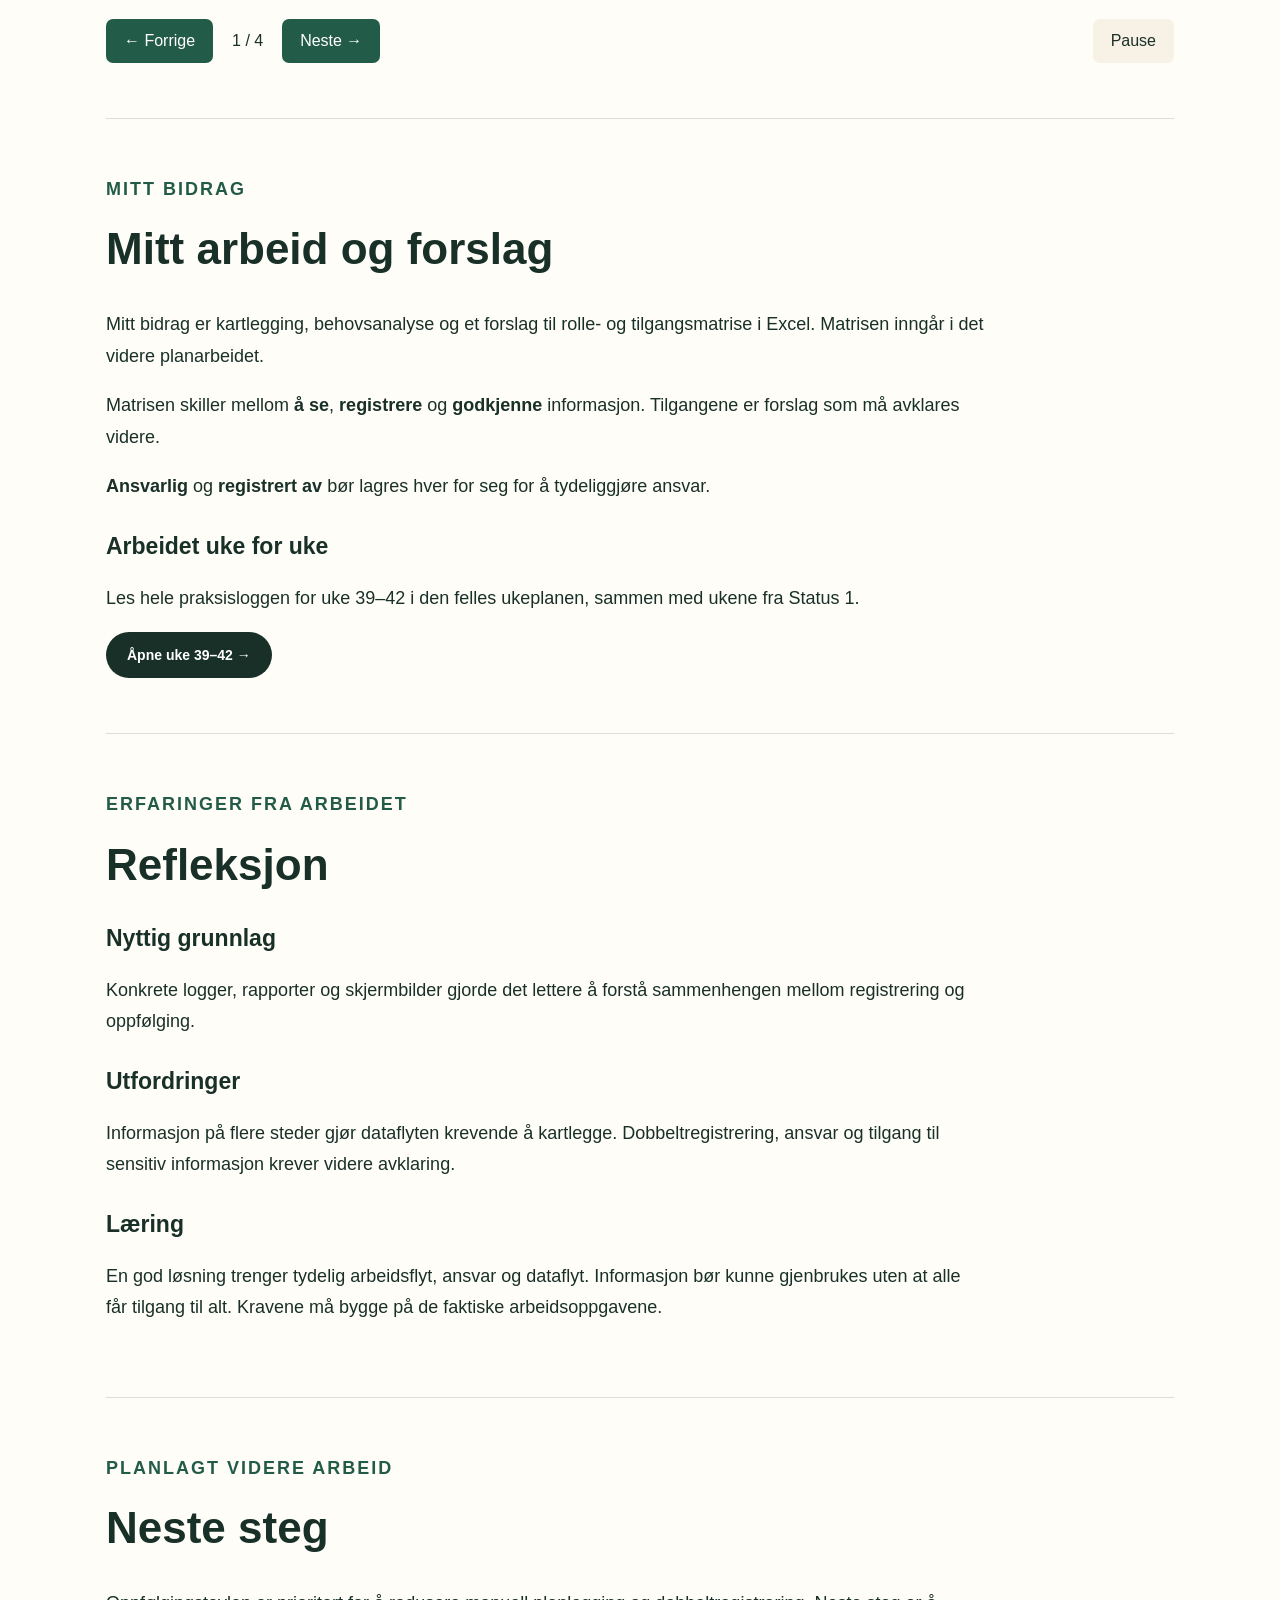
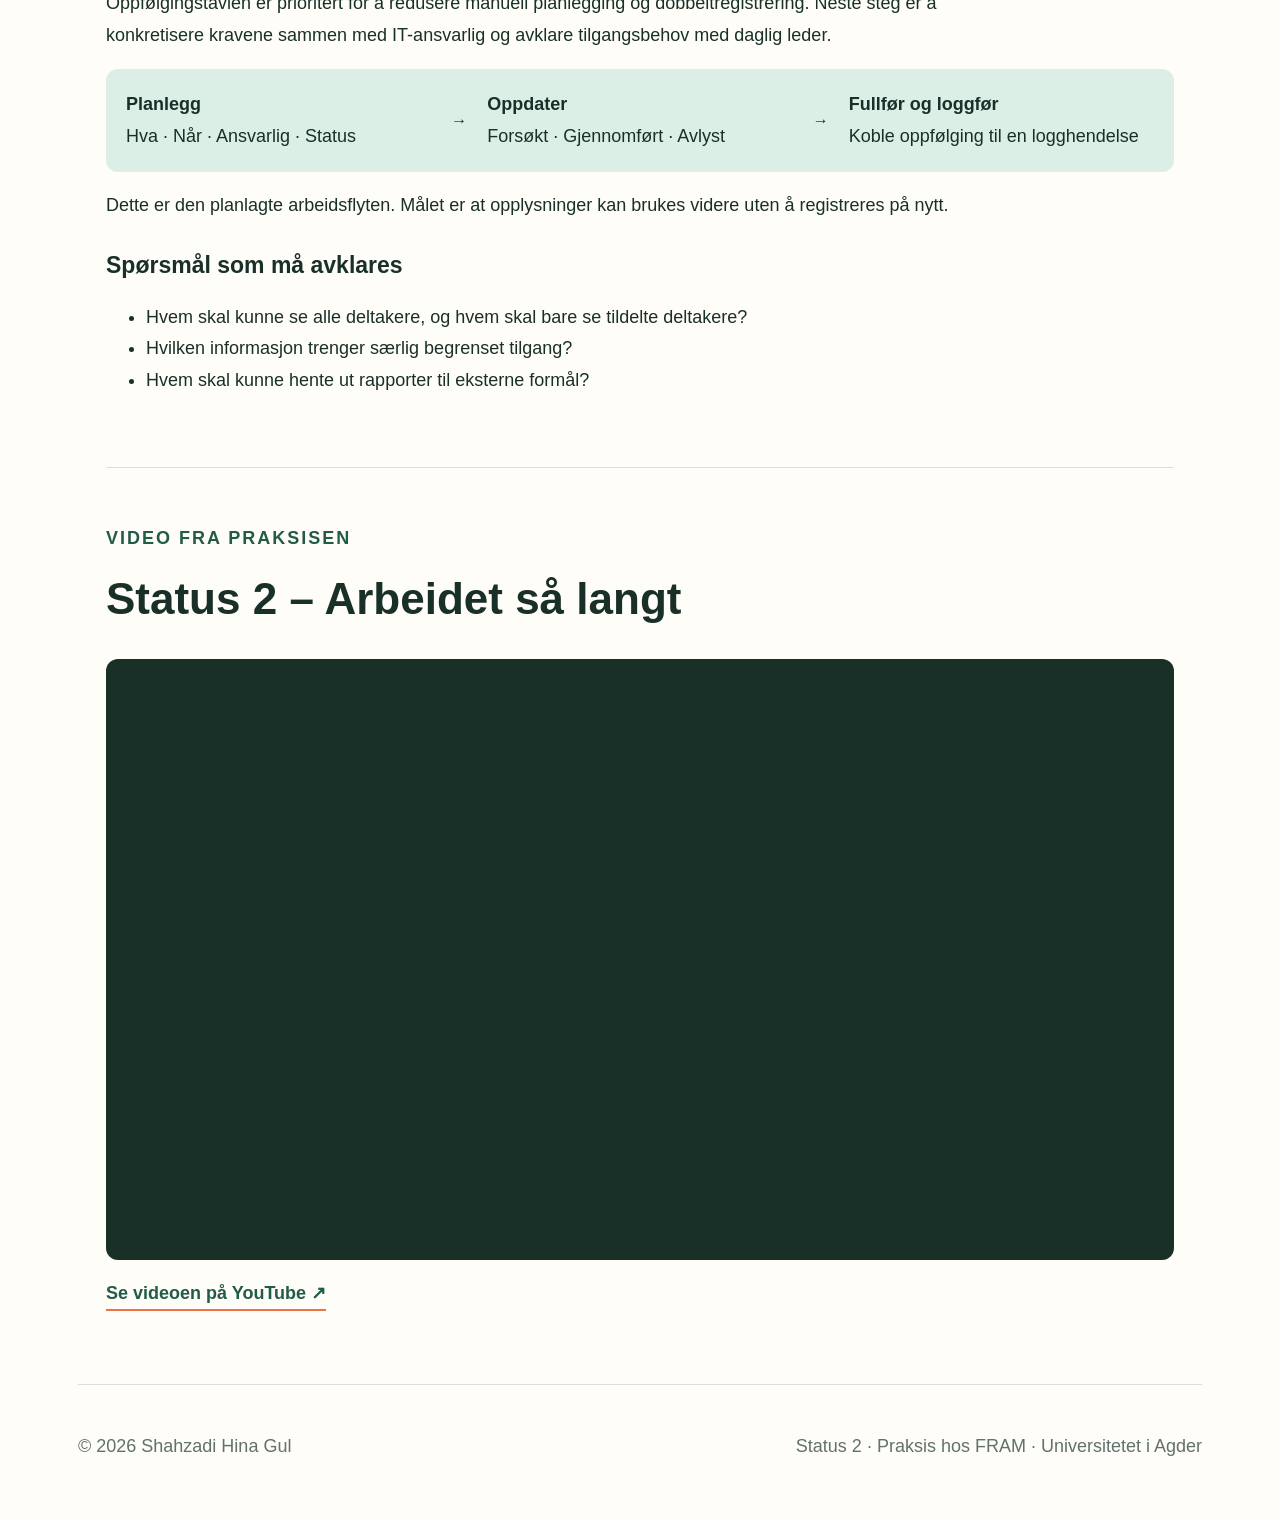
==== commit db0ededb: "Replace Status 2 screenshot gallery with video" ====
--- a/status-2.html
+++ b/status-2.html
@@ -5,4 +5,4 @@
 <section id="eksisterende" class="s2-section"><p class="label">GRUNNLAGET FOR VIDERE ARBEID</p><h2>Eksisterende løsning</h2><p>Skjermbilder fra IT-ansvarlig hos FRAM viser Power Apps-løsningen under utvikling og danner grunnlag for videre kravarbeid.</p><p>Illustrasjonene under viser strukturen fra materialet i forenklet form. De tre første viser den eksisterende løsningen. Den siste viser mitt forslag til roller og tilgang.</p><div class="gallery" aria-label="Arbeidsprosess og mitt bidrag"><figure class="slide"><img src="images/status-2/illustrasjon-1.svg" alt="Forenklet illustrasjon: Deltaker og Baseline. Deltaker, Livsområde og utgangspunkt, Kilde og vurderingsstatus."><figcaption><strong>1. Deltaker og Baseline</strong><p>Baseline samler vurderinger av ulike livsområder og gir et strukturert utgangspunkt for oppfølging.</p></figcaption></figure><figure class="slide"><img src="images/status-2/illustrasjon-2.svg" alt="Forenklet illustrasjon: Logging og observasjon. Tidspunkt og ansvarlig, Aktivitet og observasjon, Neste steg."><figcaption><strong>2. Logging og observasjon</strong><p>Logging og observasjoner dokumenterer hendelser og gir grunnlag for videre oppfølging.</p></figcaption></figure><figure class="slide"><img src="images/status-2/illustrasjon-3.svg" alt="Forenklet illustrasjon: Rapportgrunnlag. Logghendelser, Samlet oversikt, Grunnlag for rapport."><figcaption><strong>3. Rapportgrunnlag</strong><p>Rapportvisningen samler registrerte opplysninger. Kartleggingen min undersøker hvordan informasjon kan gjenbrukes.</p></figcaption></figure><figure class="slide"><img src="images/status-2/illustrasjon-4.svg" alt="Forenklet illustrasjon: Rolle- og tilgangsmatrise. Kan se, Kan registrere, Kan godkjenne."><figcaption><strong>4. Rolle- og tilgangsmatrise</strong><p>Mitt forslag til rolle- og tilgangsmatrise inngår i videre planlegging. Tilgangene er ikke endelig besluttet.</p></figcaption></figure><div class="gallery-controls" hidden><button type="button" id="prev" aria-label="Forrige bilde">← Forrige</button><span id="counter" aria-live="off">1 / 4</span><button type="button" id="next" aria-label="Neste bilde">Neste →</button><button type="button" id="toggle">Pause</button></div></div></section>
 <section id="mitt-arbeid" class="s2-section"><p class="label">MITT BIDRAG</p><h2>Mitt arbeid og forslag</h2><p>Mitt bidrag er kartlegging, behovsanalyse og et forslag til rolle- og tilgangsmatrise i Excel. Matrisen inngår i det videre planarbeidet.</p><p>Matrisen skiller mellom <strong>å se</strong>, <strong>registrere</strong> og <strong>godkjenne</strong> informasjon. Tilgangene er forslag som må avklares videre.</p><p><strong>Ansvarlig</strong> og <strong>registrert av</strong> bør lagres hver for seg for å tydeliggjøre ansvar.</p><div id="uker"><h3>Arbeidet uke for uke</h3><p>Les hele praksisloggen for uke 39–42 i den felles ukeplanen, sammen med ukene fra Status 1.</p><a class="button dark-button" href="weekly-plan.html#status-2-uker">Åpne uke 39–42 →</a></div></section>
 <section class="s2-section reflection-section"><p class="label">ERFARINGER FRA ARBEIDET</p><h2>Refleksjon</h2><h3>Nyttig grunnlag</h3><p>Konkrete logger, rapporter og skjermbilder gjorde det lettere å forstå sammenhengen mellom registrering og oppfølging.</p><h3>Utfordringer</h3><p>Informasjon på flere steder gjør dataflyten krevende å kartlegge. Dobbeltregistrering, ansvar og tilgang til sensitiv informasjon krever videre avklaring.</p><h3>Læring</h3><p>En god løsning trenger tydelig arbeidsflyt, ansvar og dataflyt. Informasjon bør kunne gjenbrukes uten at alle får tilgang til alt. Kravene må bygge på de faktiske arbeidsoppgavene.</p></section>
-<section class="s2-section" id="neste"><p class="label">PLANLAGT VIDERE ARBEID</p><h2>Neste steg</h2><p>Oppfølgingstavlen er prioritert for å redusere manuell planlegging og dobbeltregistrering. Neste steg er å konkretisere kravene sammen med IT-ansvarlig og avklare tilgangsbehov med daglig leder.</p><div class="flow" aria-label="Planlagt arbeidsflyt"><p><strong>Planlegg</strong><br>Hva · Når · Ansvarlig · Status</p><span aria-hidden="true">→</span><p><strong>Oppdater</strong><br>Forsøkt · Gjennomført · Avlyst</p><span aria-hidden="true">→</span><p><strong>Fullfør og loggfør</strong><br>Koble oppfølging til en logghendelse</p></div><p>Dette er den planlagte arbeidsflyten. Målet er at opplysninger kan brukes videre uten å registreres på nytt.</p><h3>Spørsmål som må avklares</h3><ul><li>Hvem skal kunne se alle deltakere, og hvem skal bare se tildelte deltakere?</li><li>Hvilken informasjon trenger særlig begrenset tilgang?</li><li>Hvem skal kunne hente ut rapporter til eksterne formål?</li></ul></section><section class="s2-section" id="arbeidsbilder"><p class="label">DOKUMENTASJON AV ARBEIDET</p><h2>Fra eksisterende løsning til mitt forslag</h2><p>Skjermbildene viser den eksisterende løsningen og mitt forslag til rolle- og tilgangsmatrise.</p><p class="preview-notice">Navn og registrerte deltakeropplysninger er skjult. Bildene viser feltene og strukturen i løsningen.</p><div class="work-gallery" aria-label="Skjermbilder av arbeidsprosessen"><figure class="work-slide"><a href="images/status-2/screenshots/baseline-redigert.png" target="_blank" rel="noopener"><img src="images/status-2/screenshots/baseline-redigert.png" alt="Deltaker og Baseline" loading="lazy"></a><figcaption><h3>Deltaker og Baseline</h3><p>Eksisterende løsning, delt av IT-ansvarlig. Visningen viser hvordan utgangspunktet for oppfølging er strukturert.</p><a class="text-link" href="images/status-2/screenshots/baseline-redigert.png" target="_blank" rel="noopener">Åpne bildet i full størrelse ↗</a></figcaption></figure><figure class="work-slide"><a href="images/status-2/screenshots/hurtiglogg-redigert.png" target="_blank" rel="noopener"><img src="images/status-2/screenshots/hurtiglogg-redigert.png" alt="Logging og oppfølging" loading="lazy"></a><figcaption><h3>Logging og oppfølging</h3><p>Eksisterende løsning, delt av IT-ansvarlig. Hurtigloggen samler tidspunkt, aktivitet, ansvarlig og neste steg.</p><a class="text-link" href="images/status-2/screenshots/hurtiglogg-redigert.png" target="_blank" rel="noopener">Åpne bildet i full størrelse ↗</a></figcaption></figure><figure class="work-slide"><a href="images/status-2/screenshots/rapport-redigert.png" target="_blank" rel="noopener"><img src="images/status-2/screenshots/rapport-redigert.png" alt="Rapportgrunnlag" loading="lazy"></a><figcaption><h3>Rapportgrunnlag</h3><p>Eksisterende løsning, delt av IT-ansvarlig. Registrerte logghendelser samles i en rapportvisning.</p><a class="text-link" href="images/status-2/screenshots/rapport-redigert.png" target="_blank" rel="noopener">Åpne bildet i full størrelse ↗</a></figcaption></figure><figure class="work-slide"><a href="images/status-2/screenshots/roller-redigert.png" target="_blank" rel="noopener"><img src="images/status-2/screenshots/roller-redigert.png" alt="Mitt bidrag: rolle- og tilgangsmatrise" loading="lazy"></a><figcaption><h3>Mitt bidrag: rolle- og tilgangsmatrise</h3><p>Mitt forslag i Excel er tatt med i videre planlegging. Matrisen beskriver hvem som kan se, registrere og godkjenne. Tilgangene er fortsatt et forslag til avklaring.</p><a class="text-link" href="images/status-2/screenshots/roller-redigert.png" target="_blank" rel="noopener">Åpne bildet i full størrelse ↗</a></figcaption></figure><div class="work-controls" hidden><button type="button" id="work-prev">← Forrige</button><span id="work-count" aria-live="polite"></span><button type="button" id="work-next">Neste →</button></div></div></section></main><footer class="footer"><p>© 2026 Shahzadi Hina Gul</p><p>Status 2 · Praksis hos FRAM · Universitetet i Agder</p></footer><script src="status-2-gallery.js"></script></body></html>+<section class="s2-section" id="neste"><p class="label">PLANLAGT VIDERE ARBEID</p><h2>Neste steg</h2><p>Oppfølgingstavlen er prioritert for å redusere manuell planlegging og dobbeltregistrering. Neste steg er å konkretisere kravene sammen med IT-ansvarlig og avklare tilgangsbehov med daglig leder.</p><div class="flow" aria-label="Planlagt arbeidsflyt"><p><strong>Planlegg</strong><br>Hva · Når · Ansvarlig · Status</p><span aria-hidden="true">→</span><p><strong>Oppdater</strong><br>Forsøkt · Gjennomført · Avlyst</p><span aria-hidden="true">→</span><p><strong>Fullfør og loggfør</strong><br>Koble oppfølging til en logghendelse</p></div><p>Dette er den planlagte arbeidsflyten. Målet er at opplysninger kan brukes videre uten å registreres på nytt.</p><h3>Spørsmål som må avklares</h3><ul><li>Hvem skal kunne se alle deltakere, og hvem skal bare se tildelte deltakere?</li><li>Hvilken informasjon trenger særlig begrenset tilgang?</li><li>Hvem skal kunne hente ut rapporter til eksterne formål?</li></ul></section><section class="s2-section" id="video"><p class="label">VIDEO FRA PRAKSISEN</p><h2>Status 2 – Arbeidet så langt</h2><div class="status-video"><iframe src="https://www.youtube-nocookie.com/embed/P4ouo34R6bU" title="Status 2 – Praksis hos FRAM" loading="lazy" allow="accelerometer; autoplay; clipboard-write; encrypted-media; gyroscope; picture-in-picture; web-share" referrerpolicy="strict-origin-when-cross-origin" allowfullscreen></iframe></div><p><a class="text-link" href="https://www.youtube.com/watch?v=P4ouo34R6bU" target="_blank" rel="noopener noreferrer">Se videoen på YouTube ↗</a></p></section></main><footer class="footer"><p>© 2026 Shahzadi Hina Gul</p><p>Status 2 · Praksis hos FRAM · Universitetet i Agder</p></footer></body></html>
--- a/status-2.css
+++ b/status-2.css
@@ -3,3 +3,5 @@
 .status-two .status-menu{padding:0;border:0}.status-two .status-menu>summary{font:inherit;font-weight:600}
 
 .work-slide{margin:28px 0}.work-slide[hidden],.work-controls[hidden]{display:none}.work-slide img{display:block;width:100%;height:clamp(220px,40vw,540px);object-fit:contain;background:#f0f2ef;border:1px solid var(--line)}.work-slide figcaption{padding:20px;background:var(--light-green)}.work-slide figcaption h3{margin:0}.work-controls{display:flex;align-items:center;justify-content:center;gap:24px}.work-controls button{font:inherit;background:var(--green);color:white;border:0;border-radius:6px;padding:14px 20px;cursor:pointer}.preview-notice{font-size:15px!important;color:var(--grey)}
+
+.status-video{width:100%;aspect-ratio:16/9;margin-top:24px;background:#193029;border-radius:12px;overflow:hidden}.status-video iframe{display:block;width:100%;height:100%;border:0}
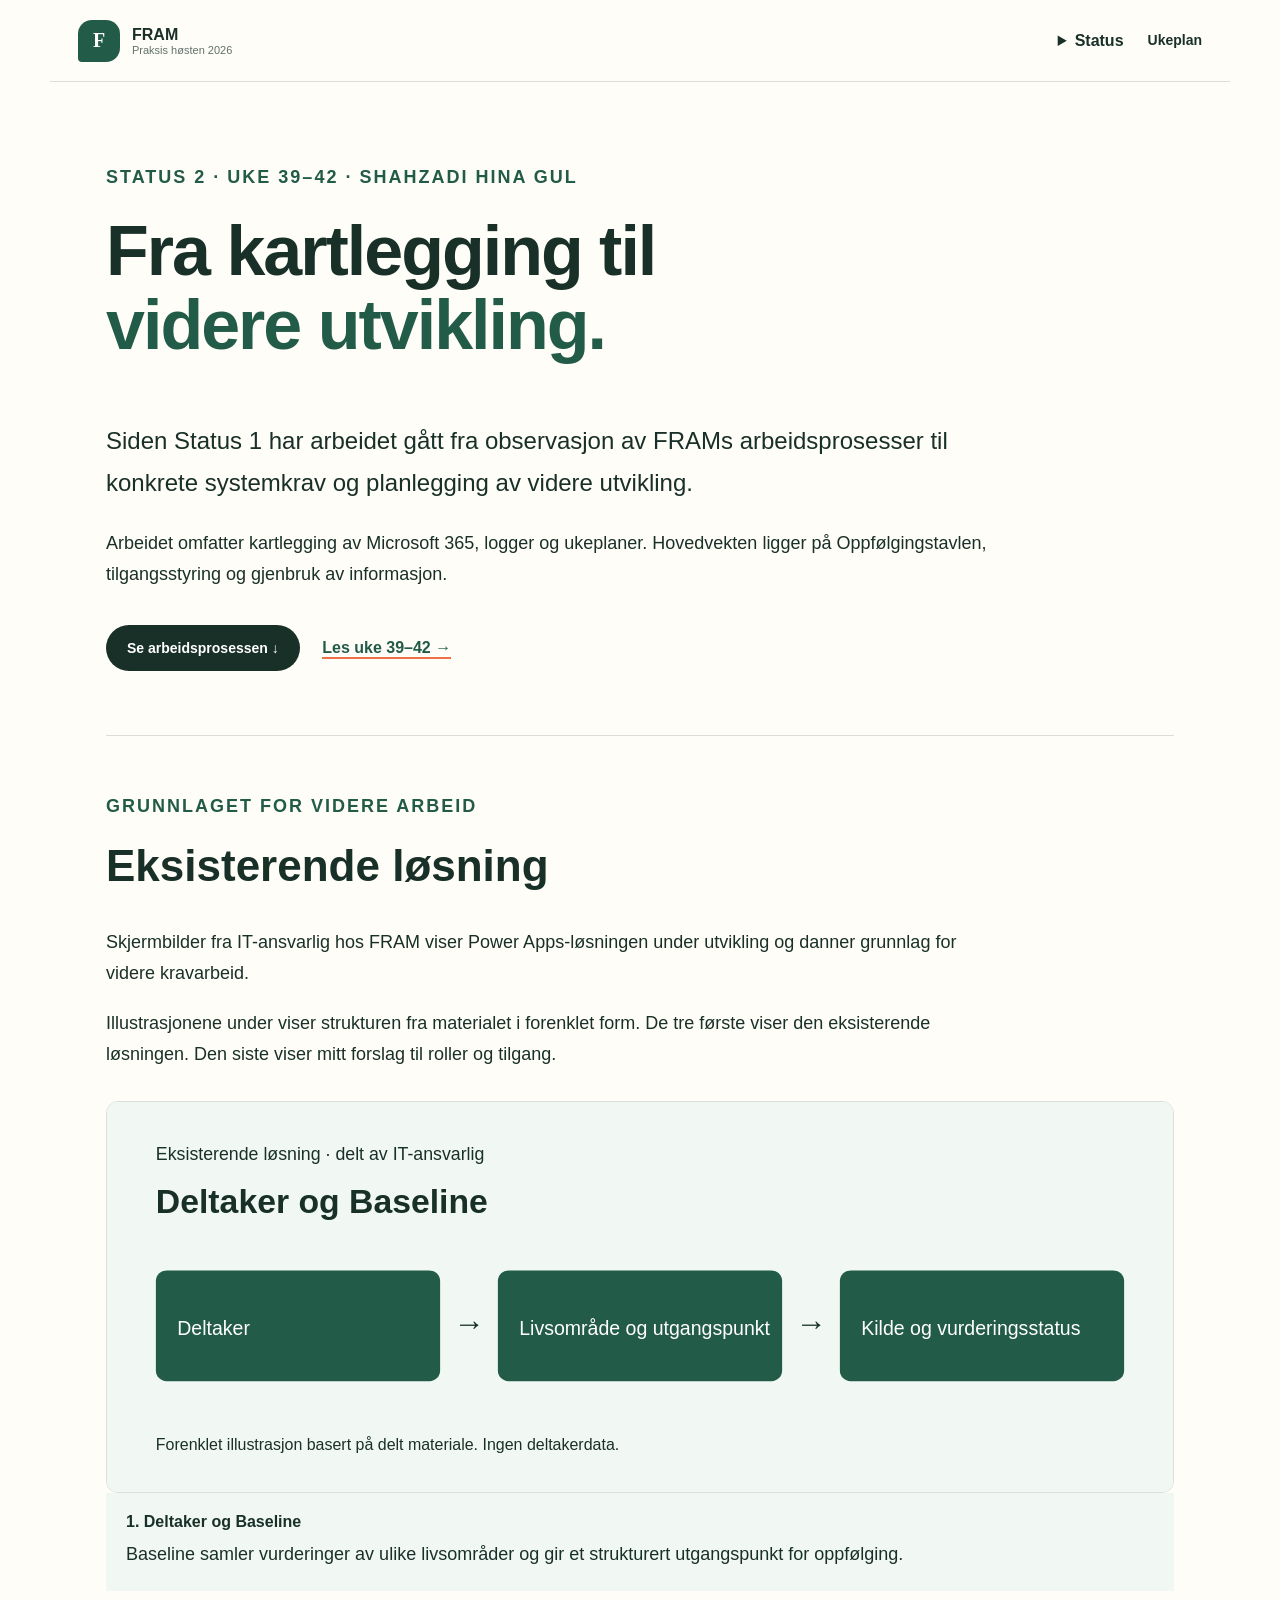
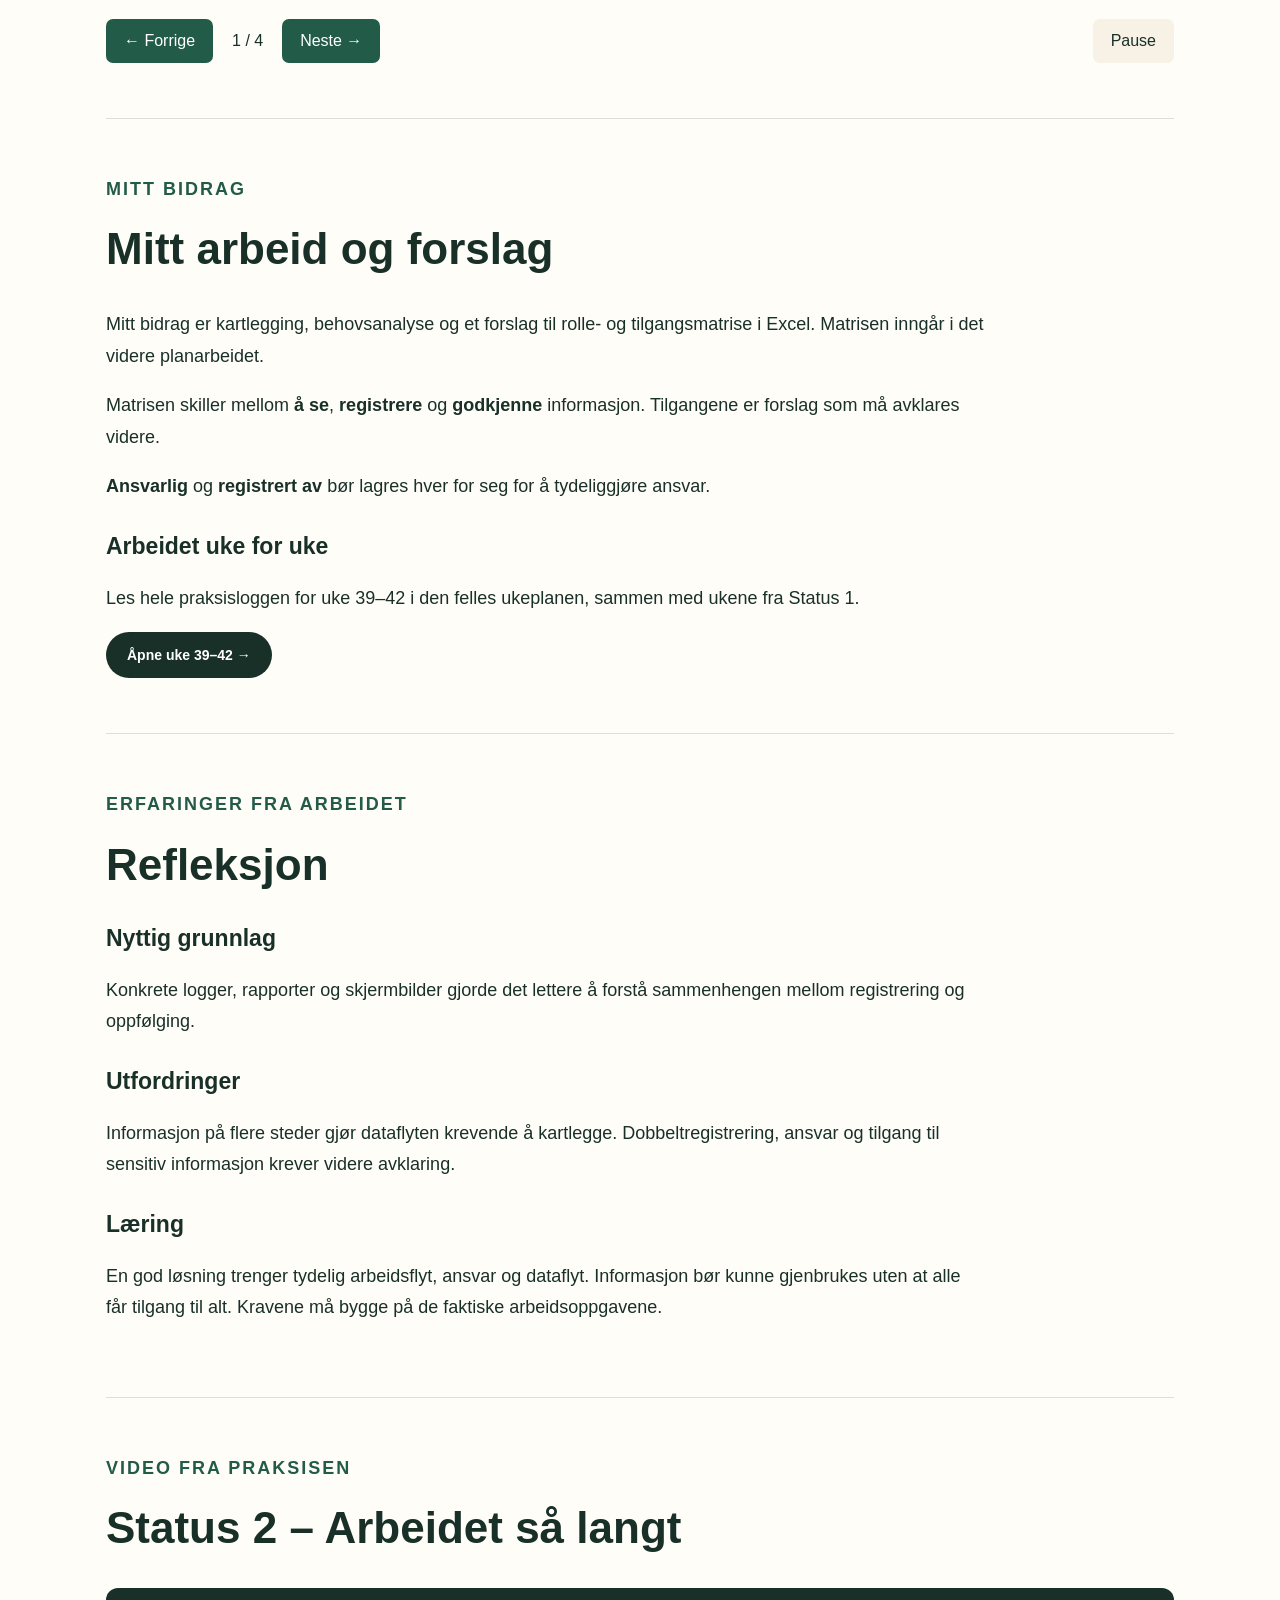
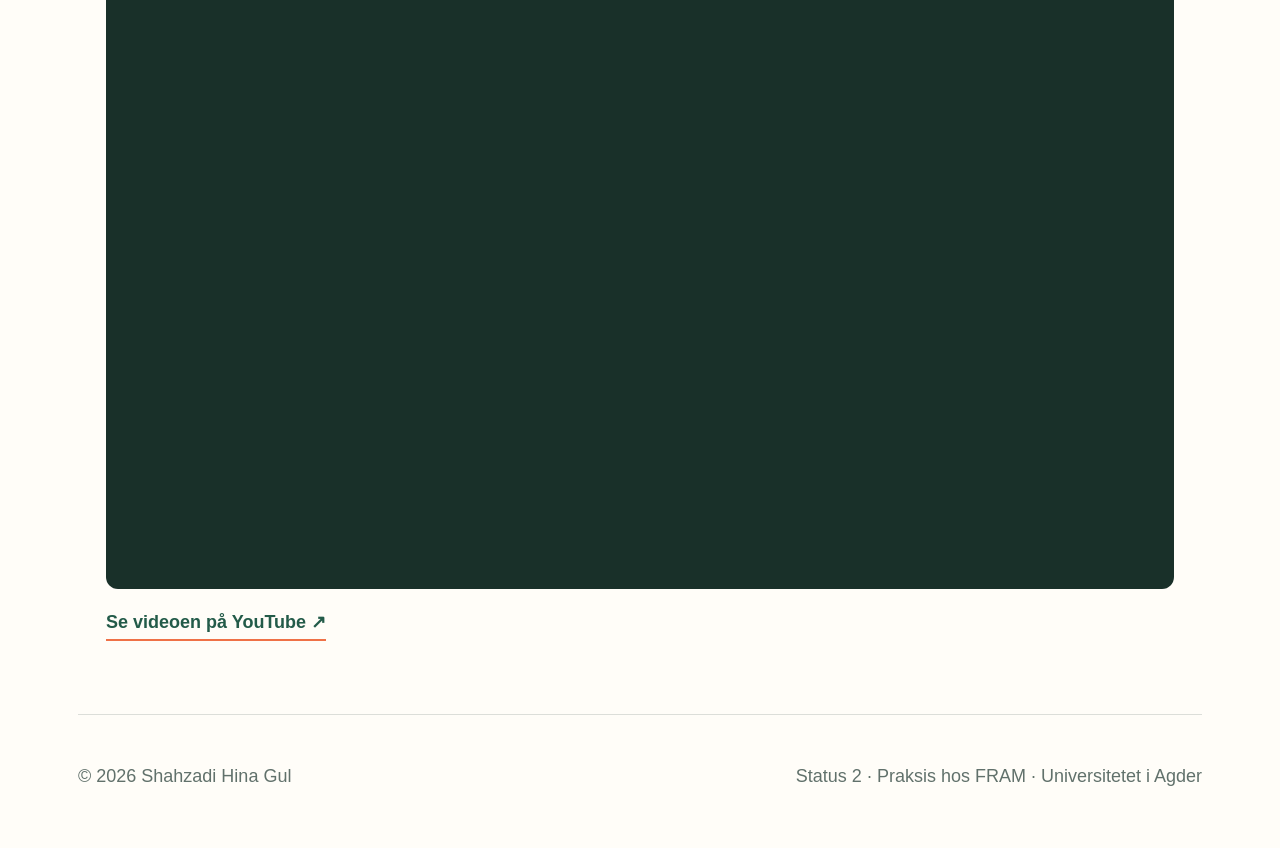
==== commit 4531e03c: "Remove repeated next steps section from Status 2" ====
--- a/status-2.html
+++ b/status-2.html
@@ -5,4 +5,4 @@
 <section id="eksisterende" class="s2-section"><p class="label">GRUNNLAGET FOR VIDERE ARBEID</p><h2>Eksisterende løsning</h2><p>Skjermbilder fra IT-ansvarlig hos FRAM viser Power Apps-løsningen under utvikling og danner grunnlag for videre kravarbeid.</p><p>Illustrasjonene under viser strukturen fra materialet i forenklet form. De tre første viser den eksisterende løsningen. Den siste viser mitt forslag til roller og tilgang.</p><div class="gallery" aria-label="Arbeidsprosess og mitt bidrag"><figure class="slide"><img src="images/status-2/illustrasjon-1.svg" alt="Forenklet illustrasjon: Deltaker og Baseline. Deltaker, Livsområde og utgangspunkt, Kilde og vurderingsstatus."><figcaption><strong>1. Deltaker og Baseline</strong><p>Baseline samler vurderinger av ulike livsområder og gir et strukturert utgangspunkt for oppfølging.</p></figcaption></figure><figure class="slide"><img src="images/status-2/illustrasjon-2.svg" alt="Forenklet illustrasjon: Logging og observasjon. Tidspunkt og ansvarlig, Aktivitet og observasjon, Neste steg."><figcaption><strong>2. Logging og observasjon</strong><p>Logging og observasjoner dokumenterer hendelser og gir grunnlag for videre oppfølging.</p></figcaption></figure><figure class="slide"><img src="images/status-2/illustrasjon-3.svg" alt="Forenklet illustrasjon: Rapportgrunnlag. Logghendelser, Samlet oversikt, Grunnlag for rapport."><figcaption><strong>3. Rapportgrunnlag</strong><p>Rapportvisningen samler registrerte opplysninger. Kartleggingen min undersøker hvordan informasjon kan gjenbrukes.</p></figcaption></figure><figure class="slide"><img src="images/status-2/illustrasjon-4.svg" alt="Forenklet illustrasjon: Rolle- og tilgangsmatrise. Kan se, Kan registrere, Kan godkjenne."><figcaption><strong>4. Rolle- og tilgangsmatrise</strong><p>Mitt forslag til rolle- og tilgangsmatrise inngår i videre planlegging. Tilgangene er ikke endelig besluttet.</p></figcaption></figure><div class="gallery-controls" hidden><button type="button" id="prev" aria-label="Forrige bilde">← Forrige</button><span id="counter" aria-live="off">1 / 4</span><button type="button" id="next" aria-label="Neste bilde">Neste →</button><button type="button" id="toggle">Pause</button></div></div></section>
 <section id="mitt-arbeid" class="s2-section"><p class="label">MITT BIDRAG</p><h2>Mitt arbeid og forslag</h2><p>Mitt bidrag er kartlegging, behovsanalyse og et forslag til rolle- og tilgangsmatrise i Excel. Matrisen inngår i det videre planarbeidet.</p><p>Matrisen skiller mellom <strong>å se</strong>, <strong>registrere</strong> og <strong>godkjenne</strong> informasjon. Tilgangene er forslag som må avklares videre.</p><p><strong>Ansvarlig</strong> og <strong>registrert av</strong> bør lagres hver for seg for å tydeliggjøre ansvar.</p><div id="uker"><h3>Arbeidet uke for uke</h3><p>Les hele praksisloggen for uke 39–42 i den felles ukeplanen, sammen med ukene fra Status 1.</p><a class="button dark-button" href="weekly-plan.html#status-2-uker">Åpne uke 39–42 →</a></div></section>
 <section class="s2-section reflection-section"><p class="label">ERFARINGER FRA ARBEIDET</p><h2>Refleksjon</h2><h3>Nyttig grunnlag</h3><p>Konkrete logger, rapporter og skjermbilder gjorde det lettere å forstå sammenhengen mellom registrering og oppfølging.</p><h3>Utfordringer</h3><p>Informasjon på flere steder gjør dataflyten krevende å kartlegge. Dobbeltregistrering, ansvar og tilgang til sensitiv informasjon krever videre avklaring.</p><h3>Læring</h3><p>En god løsning trenger tydelig arbeidsflyt, ansvar og dataflyt. Informasjon bør kunne gjenbrukes uten at alle får tilgang til alt. Kravene må bygge på de faktiske arbeidsoppgavene.</p></section>
-<section class="s2-section" id="neste"><p class="label">PLANLAGT VIDERE ARBEID</p><h2>Neste steg</h2><p>Oppfølgingstavlen er prioritert for å redusere manuell planlegging og dobbeltregistrering. Neste steg er å konkretisere kravene sammen med IT-ansvarlig og avklare tilgangsbehov med daglig leder.</p><div class="flow" aria-label="Planlagt arbeidsflyt"><p><strong>Planlegg</strong><br>Hva · Når · Ansvarlig · Status</p><span aria-hidden="true">→</span><p><strong>Oppdater</strong><br>Forsøkt · Gjennomført · Avlyst</p><span aria-hidden="true">→</span><p><strong>Fullfør og loggfør</strong><br>Koble oppfølging til en logghendelse</p></div><p>Dette er den planlagte arbeidsflyten. Målet er at opplysninger kan brukes videre uten å registreres på nytt.</p><h3>Spørsmål som må avklares</h3><ul><li>Hvem skal kunne se alle deltakere, og hvem skal bare se tildelte deltakere?</li><li>Hvilken informasjon trenger særlig begrenset tilgang?</li><li>Hvem skal kunne hente ut rapporter til eksterne formål?</li></ul></section><section class="s2-section" id="video"><p class="label">VIDEO FRA PRAKSISEN</p><h2>Status 2 – Arbeidet så langt</h2><div class="status-video"><iframe src="https://www.youtube-nocookie.com/embed/P4ouo34R6bU" title="Status 2 – Praksis hos FRAM" loading="lazy" allow="accelerometer; autoplay; clipboard-write; encrypted-media; gyroscope; picture-in-picture; web-share" referrerpolicy="strict-origin-when-cross-origin" allowfullscreen></iframe></div><p><a class="text-link" href="https://www.youtube.com/watch?v=P4ouo34R6bU" target="_blank" rel="noopener noreferrer">Se videoen på YouTube ↗</a></p></section></main><footer class="footer"><p>© 2026 Shahzadi Hina Gul</p><p>Status 2 · Praksis hos FRAM · Universitetet i Agder</p></footer></body></html>+<section class="s2-section" id="video"><p class="label">VIDEO FRA PRAKSISEN</p><h2>Status 2 – Arbeidet så langt</h2><div class="status-video"><iframe src="https://www.youtube-nocookie.com/embed/P4ouo34R6bU" title="Status 2 – Praksis hos FRAM" loading="lazy" allow="accelerometer; autoplay; clipboard-write; encrypted-media; gyroscope; picture-in-picture; web-share" referrerpolicy="strict-origin-when-cross-origin" allowfullscreen></iframe></div><p><a class="text-link" href="https://www.youtube.com/watch?v=P4ouo34R6bU" target="_blank" rel="noopener noreferrer">Se videoen på YouTube ↗</a></p></section></main><footer class="footer"><p>© 2026 Shahzadi Hina Gul</p><p>Status 2 · Praksis hos FRAM · Universitetet i Agder</p></footer></body></html>
